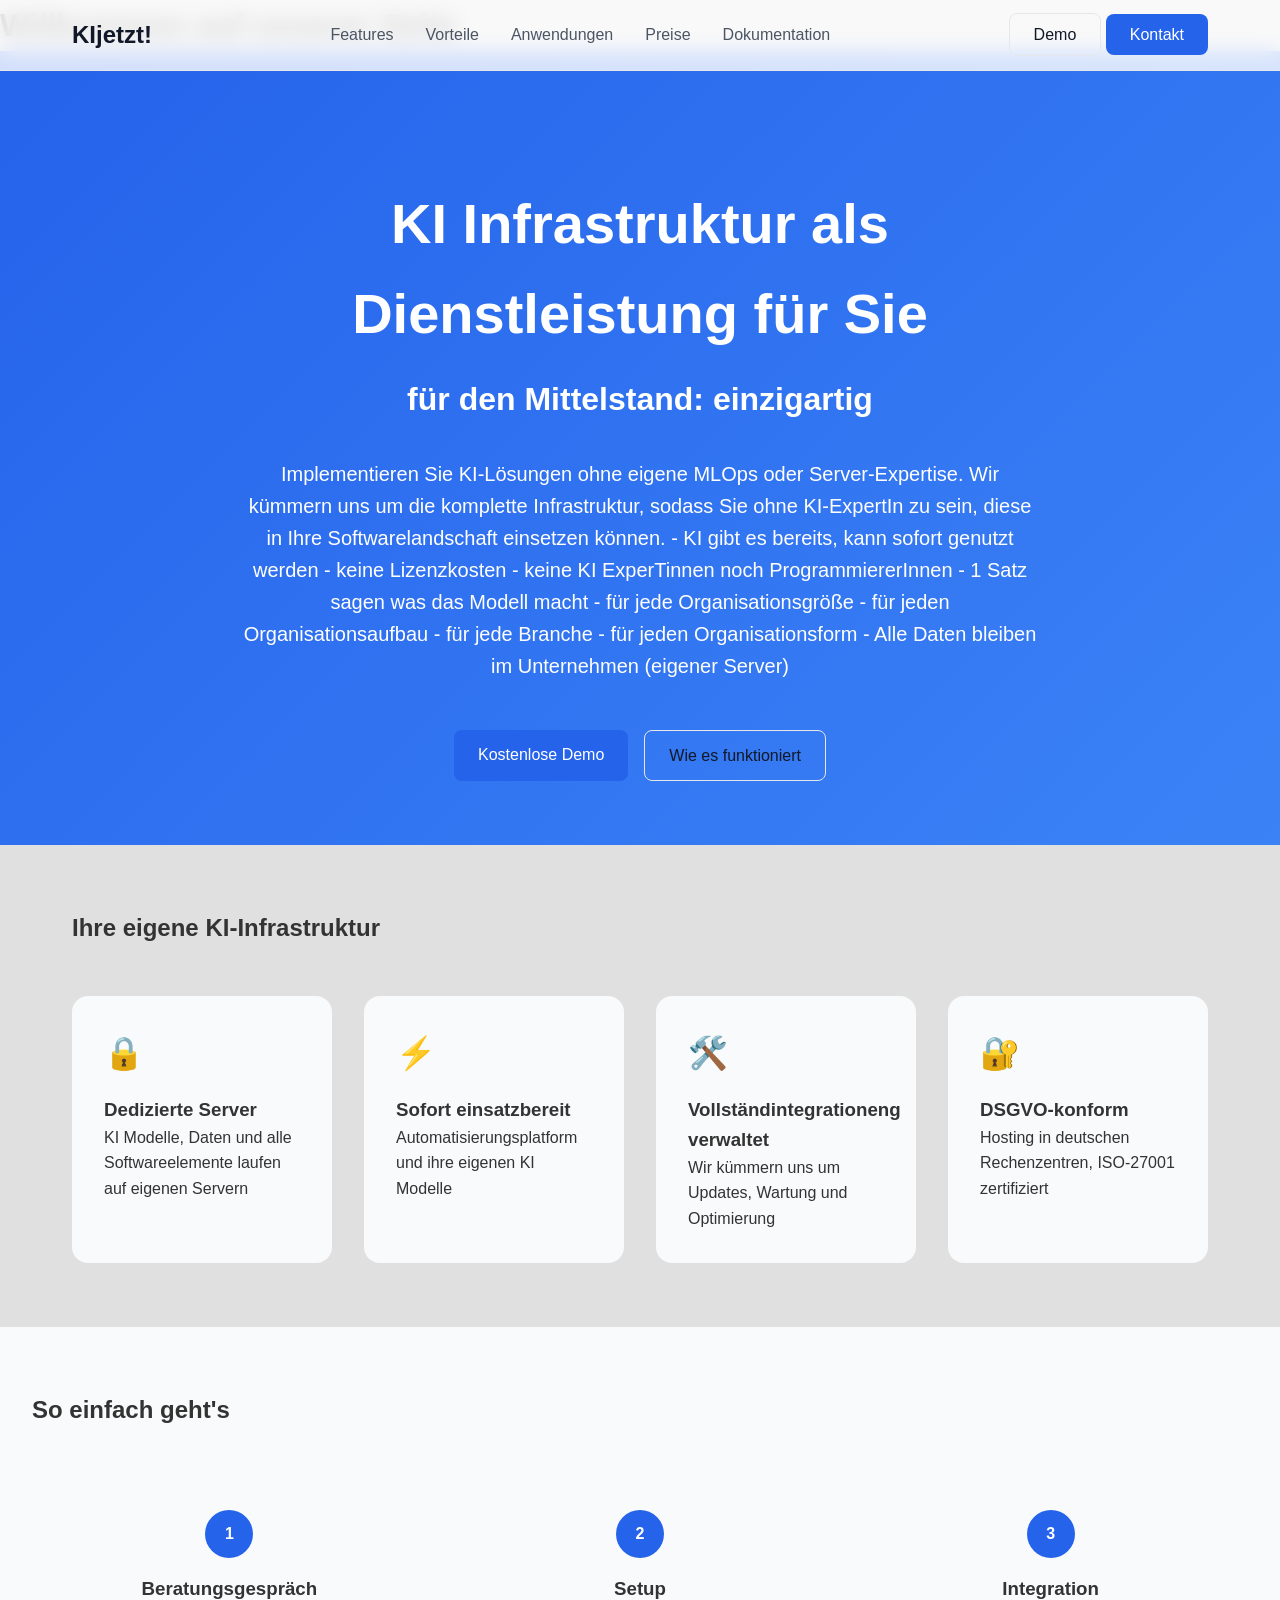
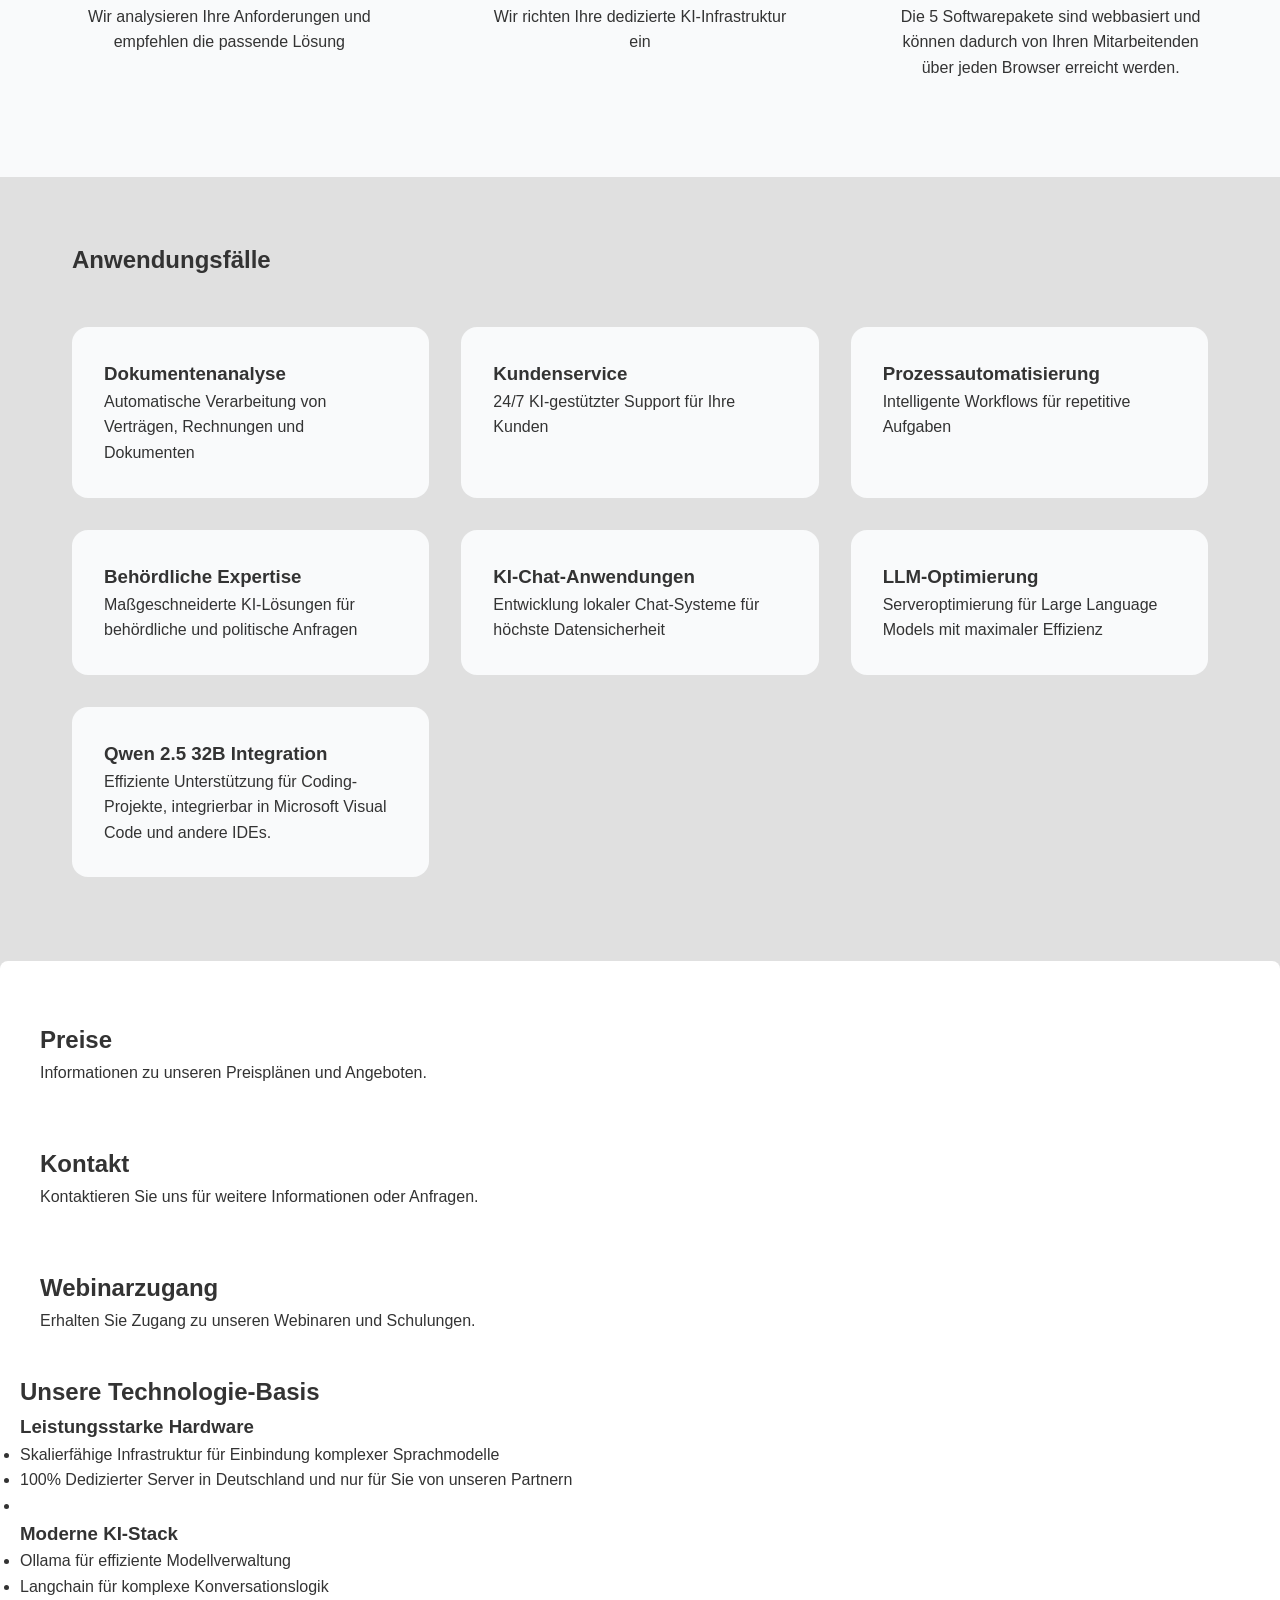
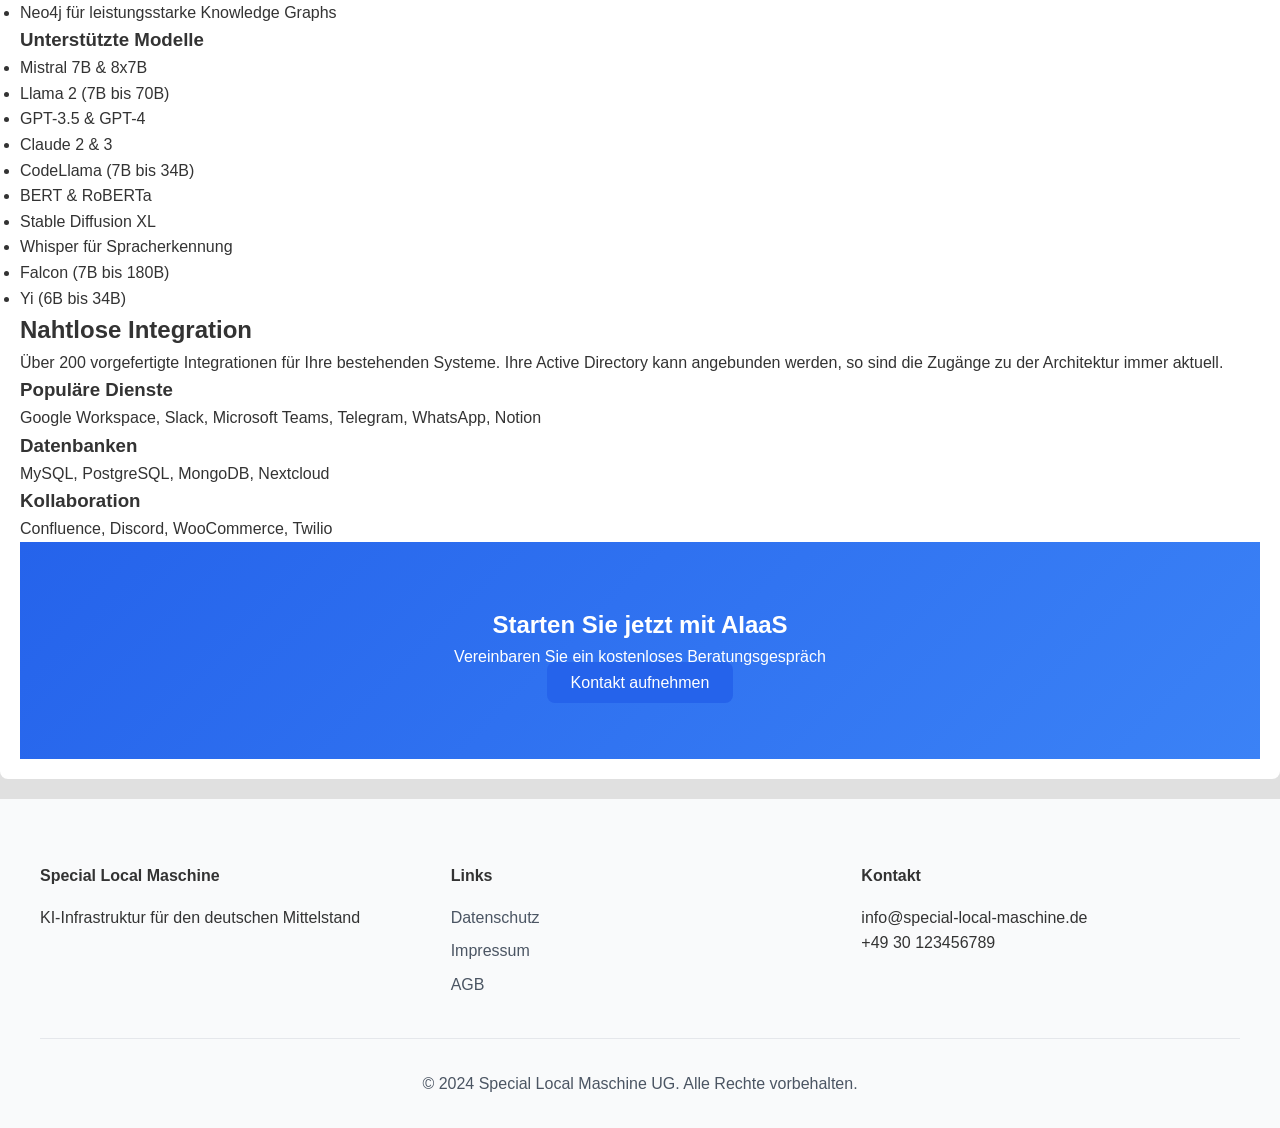
==== index.html @ 7abcc42b "updates" ====
<html lang="de"><head>
    <meta charset="UTF-8">
    <meta name="viewport" content="width=device-width, initial-scale=1.0">
    <title>AIaaS für den deutschen Mittelstand</title>
    <link rel="stylesheet" href="styles.css">
</head>
<body cz-shortcut-listen="true">
    <header>
        <h1>Willkommen auf unserer Seite</h1>
    </header>
    <nav class="navbar">
        <div class="nav-container">
            <div class="logo">
                <a href="/">KIjetzt!</a>
            </div>
            <div class="nav-links">
                <a href="#features">Features</a>
                <a href="#benefits">Vorteile</a>
                <a href="#use-cases">Anwendungen</a>
                <a href="#pricing">Preise</a>
                <a href="https://docs.special-local-maschine.de" target="_blank">Dokumentation</a>
            </div>
            <div class="nav-buttons">
                <a href="/demo" class="btn btn-outline">Demo</a>
                <a href="/contact" class="btn btn-primary">Kontakt</a>
            </div>
        </div>
    </nav>

    <main>
        <section class="hero">
            <div class="hero-content">
                <h1>KI Infrastruktur als Dienstleistung für Sie</h1>
                <h2>für den Mittelstand: einzigartig</h2>
                <p class="hero-subtitle">
                    Implementieren Sie KI-Lösungen ohne eigene MLOps oder Server-Expertise. 
                    Wir kümmern uns um die komplette Infrastruktur, sodass Sie ohne KI-ExpertIn zu sein, diese in Ihre Softwarelandschaft einsetzen können.    - KI gibt es bereits, kann sofort genutzt werden - keine Lizenzkosten - keine KI ExperTinnen noch ProgrammiererInnen - 1 Satz sagen was das Modell macht - für jede Organisationsgröße - für jeden Organisationsaufbau - für jede Branche - für jeden Organisationsform - Alle Daten bleiben im Unternehmen (eigener Server)
                </p>
                <div class="hero-buttons">
                    <a href="/demo" class="btn btn-primary">Kostenlose Demo</a>
                    <a href="#how-it-works" class="btn btn-outline">Wie es funktioniert</a>
                </div>
            </div>
        </section>

        <section id="features" class="features">
            <h2>Ihre eigene KI-Infrastruktur</h2>
            <div class="feature-grid">
                <div class="feature-card">
                    <div class="feature-icon">🔒</div>
                    <h3>Dedizierte Server</h3>
                    <p>KI Modelle, Daten und alle Softwareelemente laufen auf eigenen Servern</p>
                </div>
                <div class="feature-card">
                    <div class="feature-icon">⚡</div>
                    <h3>Sofort einsatzbereit</h3>
                    <p>Automatisierungsplatform und ihre eigenen KI Modelle</p>
                </div>
                <div class="feature-card">
                    <div class="feature-icon">🛠️</div>
                    <h3>Vollständintegrationeng verwaltet</h3>
                    <p>Wir kümmern uns um Updates, Wartung und Optimierung</p>
                </div>
                <div class="feature-card">
                    <div class="feature-icon">🔐</div>
                    <h3>DSGVO-konform</h3>
                    <p>Hosting in deutschen Rechenzentren, ISO-27001 zertifiziert</p>
                </div>
            </div>
        </section>

        <section id="how-it-works" class="how-it-works">
            <h2>So einfach geht's</h2>
            <div class="steps">
                <div class="step">
                    <div class="step-number">1</div>
                    <h3>Beratungsgespräch</h3>
                    <p>Wir analysieren Ihre Anforderungen und empfehlen die passende Lösung</p>
                </div>
                <div class="step">
                    <div class="step-number">2</div>
                    <h3>Setup</h3>
                    <p>Wir richten Ihre dedizierte KI-Infrastruktur ein</p>
                </div>
                <div class="step">
                    <div class="step-number">3</div>
                    <h3>Integration</h3>
                    <p>Die 5 Softwarepakete sind webbasiert und können dadurch von Ihren Mitarbeitenden über jeden Browser erreicht werden.</p>
                </div>
            </div>
        </section>

        <section id="use-cases" class="use-cases">
            <h2>Anwendungsfälle</h2>
            <div class="use-case-grid">
                <div class="use-case-card">
                    <h3>Dokumentenanalyse</h3>
                    <p>Automatische Verarbeitung von Verträgen, Rechnungen und Dokumenten</p>
                </div>
                <div class="use-case-card">
                    <h3>Kundenservice</h3>
                    <p>24/7 KI-gestützter Support für Ihre Kunden</p>
                </div>
                <div class="use-case-card">
                    <h3>Prozessautomatisierung</h3>
                    <p>Intelligente Workflows für repetitive Aufgaben</p>
                </div>
                <div class="use-case-card">
                    <h3>Behördliche Expertise</h3>
                    <p>Maßgeschneiderte KI-Lösungen für behördliche und politische Anfragen</p>
                </div>
                <div class="use-case-card">
                    <h3>KI-Chat-Anwendungen</h3>
                    <p>Entwicklung lokaler Chat-Systeme für höchste Datensicherheit</p>
                </div>
                <div class="use-case-card">
                    <h3>LLM-Optimierung</h3>
                    <p>Serveroptimierung für Large Language Models mit maximaler Effizienz</p>
                </div>
                <div class="use-case-card">
                    <h3>Qwen 2.5 32B Integration</h3>
                    <p>Effiziente Unterstützung für Coding-Projekte, integrierbar in Microsoft Visual Code und andere IDEs.</p>
                </div>
            </div>
        </section>

        <section id="special-local-machine" class="section">      
        <section id="pricing" class="section">
            <h2>Preise</h2>
            <p>Informationen zu unseren Preisplänen und Angeboten.</p>
        </section>     
        <section id="contact" class="section">
            <h2>Kontakt</h2>
            <p>Kontaktieren Sie uns für weitere Informationen oder Anfragen.</p>
        </section>
        
        <section id="webinar-access" class="section">
            <h2>Webinarzugang</h2>
            <p>Erhalten Sie Zugang zu unseren Webinaren und Schulungen.</p>
        </section>

        <section class="technology">
            <h2>Unsere Technologie-Basis</h2>
            <div class="tech-highlights">
                <div class="tech-card">
                    <h3>Leistungsstarke Hardware</h3>
                    <ul>
                        <li>Skalierfähige Infrastruktur für Einbindung komplexer Sprachmodelle</li>
                        <li>100% Dedizierter Server in Deutschland und nur für Sie von unseren Partnern</li>
                        <li></li>
                    </ul>
                </div>
                <div class="tech-card">
                    <h3>Moderne KI-Stack</h3>
                    <ul>
                        <li>Ollama für effiziente Modellverwaltung</li>
                        <li>Langchain für komplexe Konversationslogik</li>
                        <li>Neo4j für leistungsstarke Knowledge Graphs</li>
                    </ul>
                </div>
                <div class="tech-card">
                    <h3>Unterstützte Modelle</h3>
                    <ul>
                        <li>Mistral 7B &amp; 8x7B</li>
                        <li>Llama 2 (7B bis 70B)</li>
                        <li>GPT-3.5 &amp; GPT-4</li>
                        <li>Claude 2 &amp; 3</li>
                        <li>CodeLlama (7B bis 34B)</li>
                        <li>BERT &amp; RoBERTa</li>
                        <li>Stable Diffusion XL</li>
                        <li>Whisper für Spracherkennung</li>
                        <li>Falcon (7B bis 180B)</li>
                        <li>Yi (6B bis 34B)</li>
                    </ul>
                </div>
            </div>
        </section>

        <section class="integrations">
            <h2>Nahtlose Integration</h2>
            <p>Über 200 vorgefertigte Integrationen für Ihre bestehenden Systeme. Ihre Active Directory kann angebunden werden, so sind die Zugänge zu der Architektur immer aktuell.</p>
            <div class="integration-highlights">
                <div class="integration-category">
                    <h3>Populäre Dienste</h3>
                    <p>Google Workspace, Slack, Microsoft Teams, Telegram, WhatsApp, Notion</p>
                </div>
                <div class="integration-category">
                    <h3>Datenbanken</h3>
                    <p>MySQL, PostgreSQL, MongoDB, Nextcloud</p>
                </div>
                <div class="integration-category">
                    <h3>Kollaboration</h3>
                    <p>Confluence, Discord, WooCommerce, Twilio</p>
                </div>
            </div>
        </section>

        <section class="cta">
            <h2>Starten Sie jetzt mit AIaaS</h2>
            <p>Vereinbaren Sie ein kostenloses Beratungsgespräch</p>
            <a href="/contact" class="btn btn-primary">Kontakt aufnehmen</a>
        </section>
    </section></main>

    <footer>
        <div class="footer-content">
            <div class="footer-section">
                <h4>Special Local Maschine</h4>
                <p>KI-Infrastruktur für den deutschen Mittelstand</p>
            </div>
            <div class="footer-section">
                <h4>Links</h4>
                <a href="/privacy">Datenschutz</a>
                <a href="/imprint">Impressum</a>
                <a href="/terms">AGB</a>
            </div>
            <div class="footer-section">
                <h4>Kontakt</h4>
                <p>info@special-local-maschine.de</p>
                <p>+49 30 123456789</p>
            </div>
        </div>
        <div class="footer-bottom">
            <p>© 2024 Special Local Maschine UG. Alle Rechte vorbehalten.</p>
        </div>
    </footer>

 <div id="speechify-global-notifications"></div><div id="speechify-screenshot-mode" style="position: fixed; top: 0px; right: 0px; width: 100%; min-height: 100%; z-index: 2147483640; display: none !important;"></div><div id="speechify-settings-modal" style="position: absolute; bottom: 0px; right: 0px;"></div></body></html>
---- styles.css ----
:root {
    --primary-color: #2563eb;
    --primary-hover: #1d4ed8;
    --background: #ffffff;
    --text-primary: #111827;
    --text-secondary: #4b5563;
    --border-color: #e5e7eb;
    --card-background: #f9fafb;
    --gradient-start: #2563eb;
    --gradient-end: #3b82f6;
}

* {
    margin: 0;
    padding: 0;
    box-sizing: border-box;
    font-family: 'Inter', -apple-system, BlinkMacSystemFont, sans-serif;
}

body {
    background-color: #e0e0e0;
    color: #333;
    font-family: Arial, sans-serif;
    margin: 0;
    padding: 0;
    line-height: 1.6;
}

/* Navigation */
.navbar {
    position: fixed;
    top: 0;
    width: 100%;
    background: rgba(255, 255, 255, 0.8);
    backdrop-filter: blur(10px);
    border-bottom: 1px solid var(--border-color);
    z-index: 1000;
}

.nav-container {
    max-width: 1200px;
    margin: 0 auto;
    padding: 1rem 2rem;
    display: flex;
    justify-content: space-between;
    align-items: center;
}

.logo a {
    font-size: 1.5rem;
    font-weight: 700;
    color: var(--text-primary);
    text-decoration: none;
}

.nav-links {
    display: flex;
    gap: 2rem;
}

.nav-links a {
    color: var(--text-secondary);
    text-decoration: none;
    font-weight: 500;
    transition: color 0.2s;
}

.nav-links a:hover {
    color: var(--primary-color);
}

/* Buttons */
.btn {
    padding: 0.75rem 1.5rem;
    border-radius: 0.5rem;
    font-weight: 500;
    text-decoration: none;
    transition: all 0.2s;
}

.btn-primary {
    background: var(--primary-color);
    color: white;
}

.btn-primary:hover {
    background: var(--primary-hover);
}

.btn-outline {
    border: 1px solid var(--border-color);
    color: var(--text-primary);
}

.btn-outline:hover {
    background: var(--card-background);
}

/* Hero Section */
.hero {
    padding: 8rem 2rem 4rem;
    text-align: center;
    background: linear-gradient(135deg, var(--gradient-start) 0%, var(--gradient-end) 100%);
    color: white;
}

.hero-content {
    max-width: 800px;
    margin: 0 auto;
}

.hero h1 {
    font-size: 3.5rem;
    font-weight: 800;
    margin-bottom: 1rem;
}

.hero h2 {
    font-size: 2rem;
    font-weight: 600;
    margin-bottom: 2rem;
}

.hero-subtitle {
    font-size: 1.25rem;
    margin-bottom: 3rem;
}

.hero-buttons {
    display: flex;
    gap: 1rem;
    justify-content: center;
}

/* Features Section */
.features {
    padding: 4rem 2rem;
    max-width: 1200px;
    margin: 0 auto;
}

.feature-grid {
    display: grid;
    grid-template-columns: repeat(auto-fit, minmax(250px, 1fr));
    gap: 2rem;
    margin-top: 3rem;
}

.feature-card {
    padding: 2rem;
    background: var(--card-background);
    border-radius: 1rem;
    transition: transform 0.2s;
}

.feature-card:hover {
    transform: translateY(-5px);
}

.feature-icon {
    font-size: 2rem;
    margin-bottom: 1rem;
}

/* How it Works Section */
.how-it-works {
    padding: 4rem 2rem;
    background: var(--card-background);
}

.steps {
    max-width: 1200px;
    margin: 3rem auto 0;
    display: grid;
    grid-template-columns: repeat(auto-fit, minmax(250px, 1fr));
    gap: 2rem;
}

.step {
    text-align: center;
    padding: 2rem;
}

.step-number {
    width: 3rem;
    height: 3rem;
    background: var(--primary-color);
    color: white;
    border-radius: 50%;
    display: flex;
    align-items: center;
    justify-content: center;
    margin: 0 auto 1rem;
    font-weight: 600;
}

/* Use Cases Section */
.use-cases {
    padding: 4rem 2rem;
    max-width: 1200px;
    margin: 0 auto;
}

.use-case-grid {
    display: grid;
    grid-template-columns: repeat(auto-fit, minmax(300px, 1fr));
    gap: 2rem;
    margin-top: 3rem;
}

.use-case-card {
    padding: 2rem;
    background: var(--card-background);
    border-radius: 1rem;
    transition: transform 0.2s;
}

.use-case-card:hover {
    transform: translateY(-5px);
}

/* CTA Section */
.cta {
    padding: 4rem 2rem;
    text-align: center;
    background: linear-gradient(135deg, var(--gradient-start) 0%, var(--gradient-end) 100%);
    color: white;
}

/* Footer */
footer {
    background: var(--card-background);
    padding: 4rem 2rem 2rem;
}

.footer-content {
    max-width: 1200px;
    margin: 0 auto;
    display: grid;
    grid-template-columns: repeat(auto-fit, minmax(200px, 1fr));
    gap: 2rem;
}

.footer-section h4 {
    margin-bottom: 1rem;
}

.footer-section a {
    display: block;
    color: var(--text-secondary);
    text-decoration: none;
    margin-bottom: 0.5rem;
}

.footer-bottom {
    max-width: 1200px;
    margin: 2rem auto 0;
    padding-top: 2rem;
    border-top: 1px solid var(--border-color);
    text-align: center;
    color: var(--text-secondary);
}

/* Responsive Design */
@media (max-width: 768px) {
    .nav-links {
        display: none;
    }
    
    .hero h1 {
        font-size: 2.5rem;
    }
    
    .hero h2 {
        font-size: 1.5rem;
    }
} 

.section {
    padding: 20px;
    margin: 20px 0;
    border-radius: 8px;
    background-color: #ffffff;
}
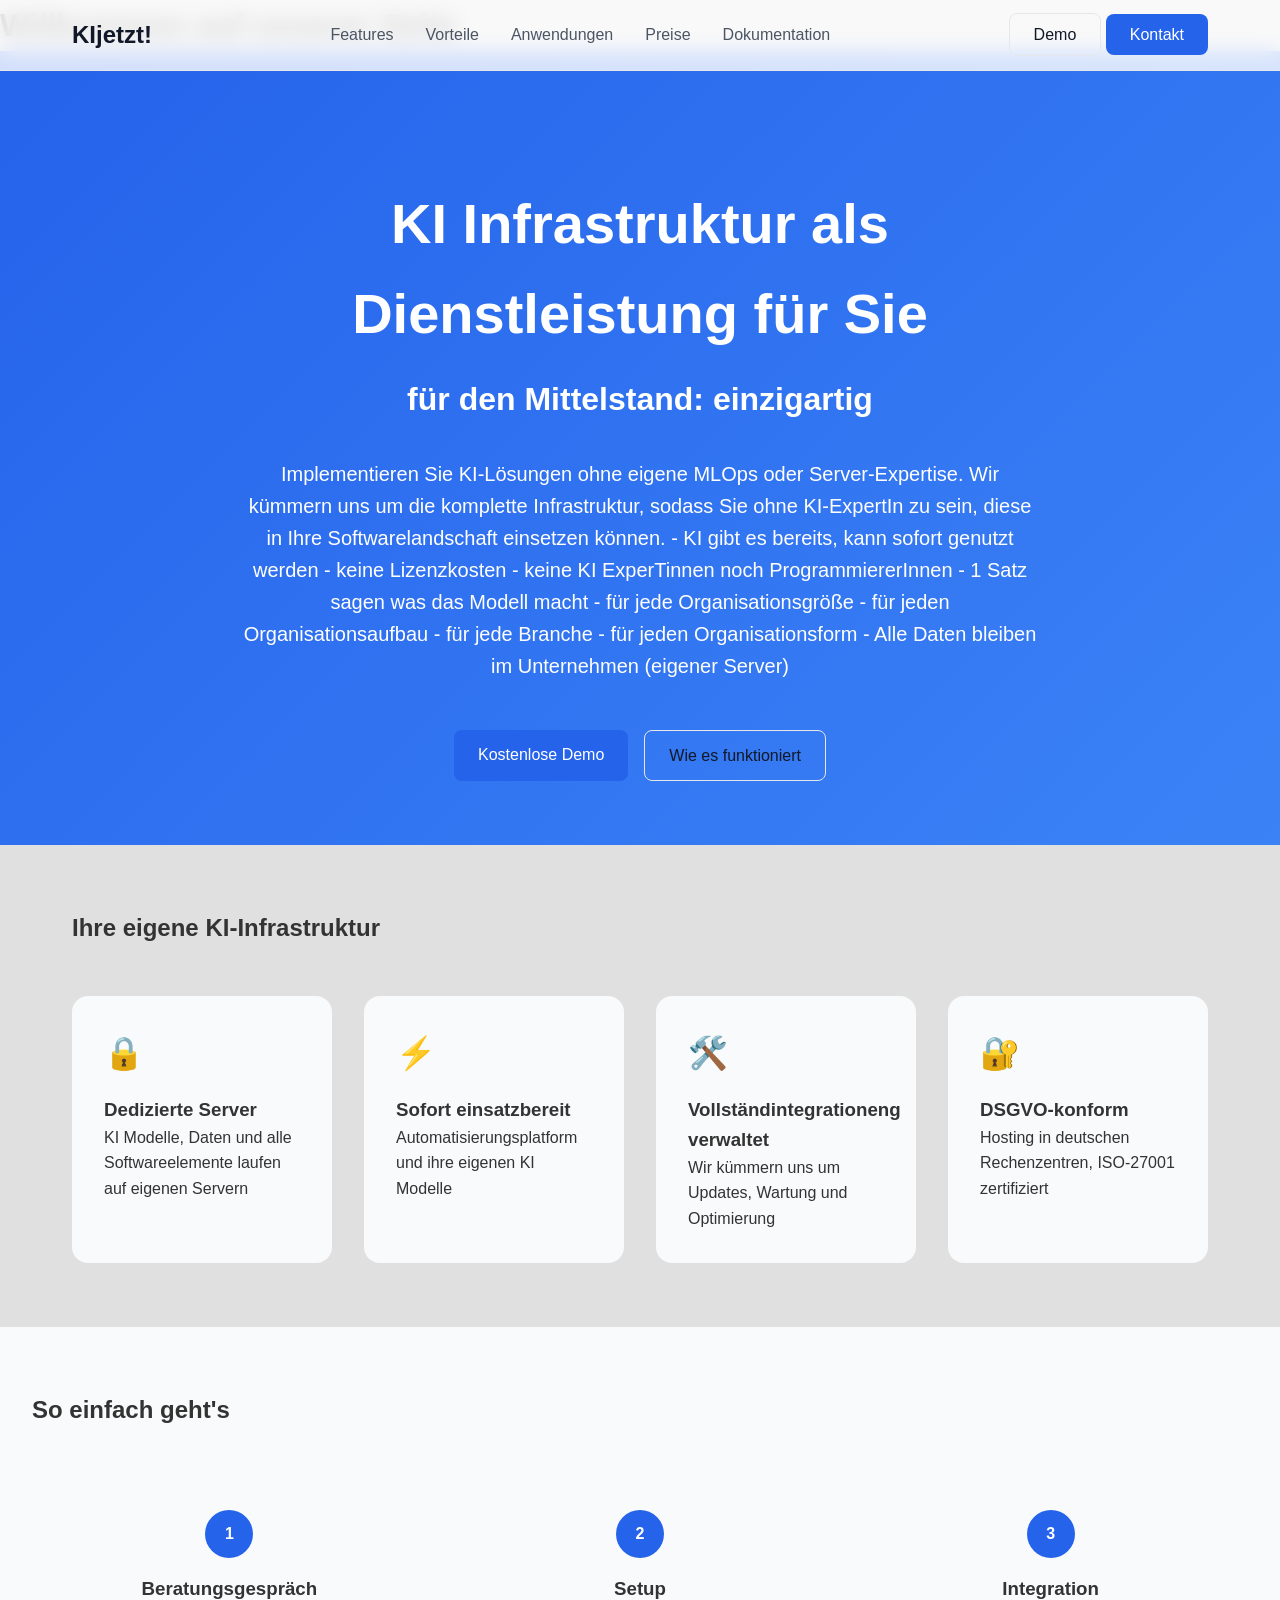
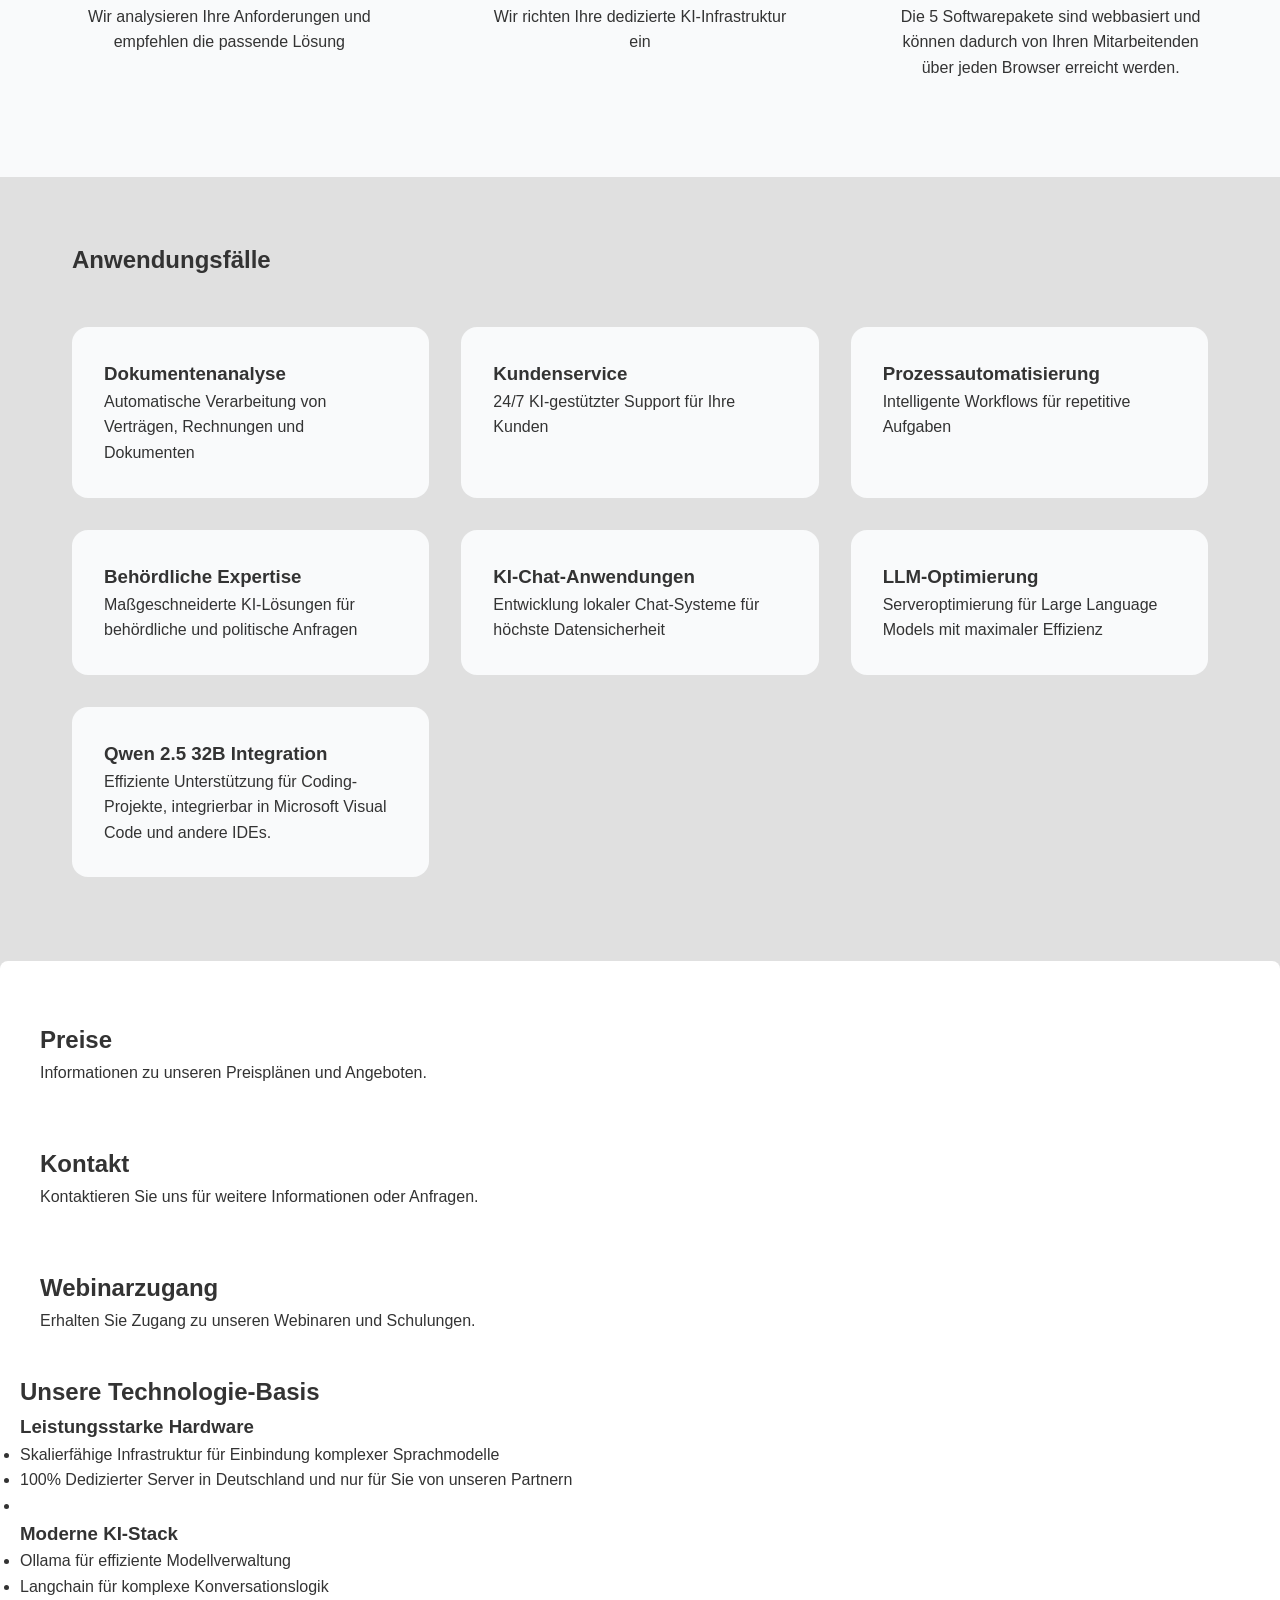
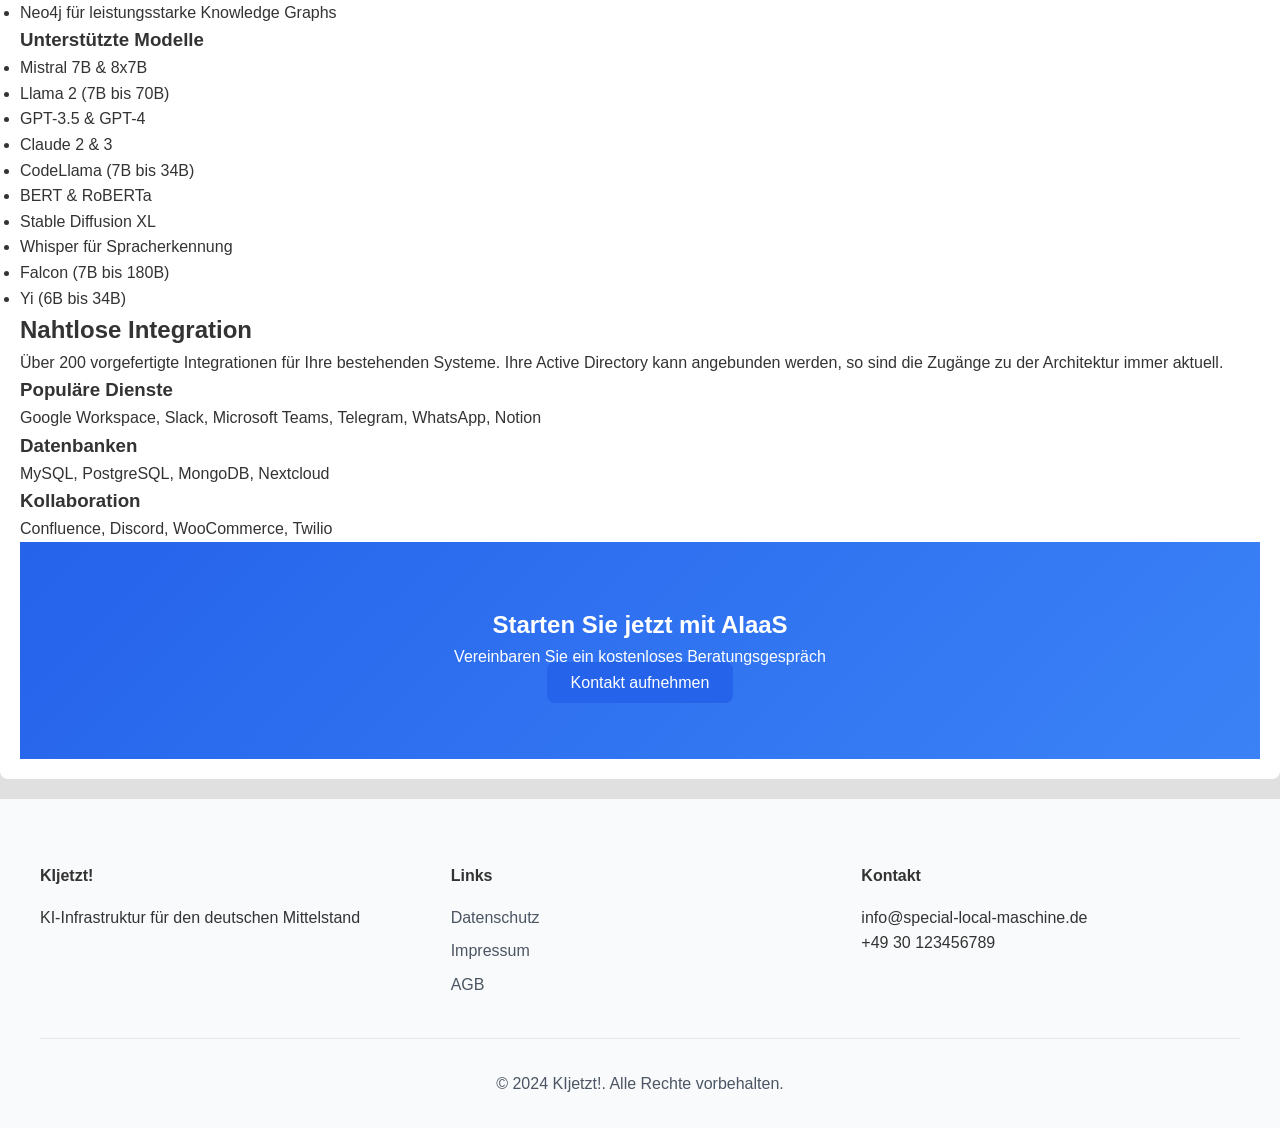
==== commit 1029dc80: "updates" ====
--- a/index.html
+++ b/index.html
@@ -205,7 +205,7 @@
     <footer>
         <div class="footer-content">
             <div class="footer-section">
-                <h4>Special Local Maschine</h4>
+                <h4>KIjetzt!</h4>
                 <p>KI-Infrastruktur für den deutschen Mittelstand</p>
             </div>
             <div class="footer-section">
@@ -221,7 +221,7 @@
             </div>
         </div>
         <div class="footer-bottom">
-            <p>© 2024 Special Local Maschine UG. Alle Rechte vorbehalten.</p>
+            <p>© 2024 KIjetzt!. Alle Rechte vorbehalten.</p>
         </div>
     </footer>
 
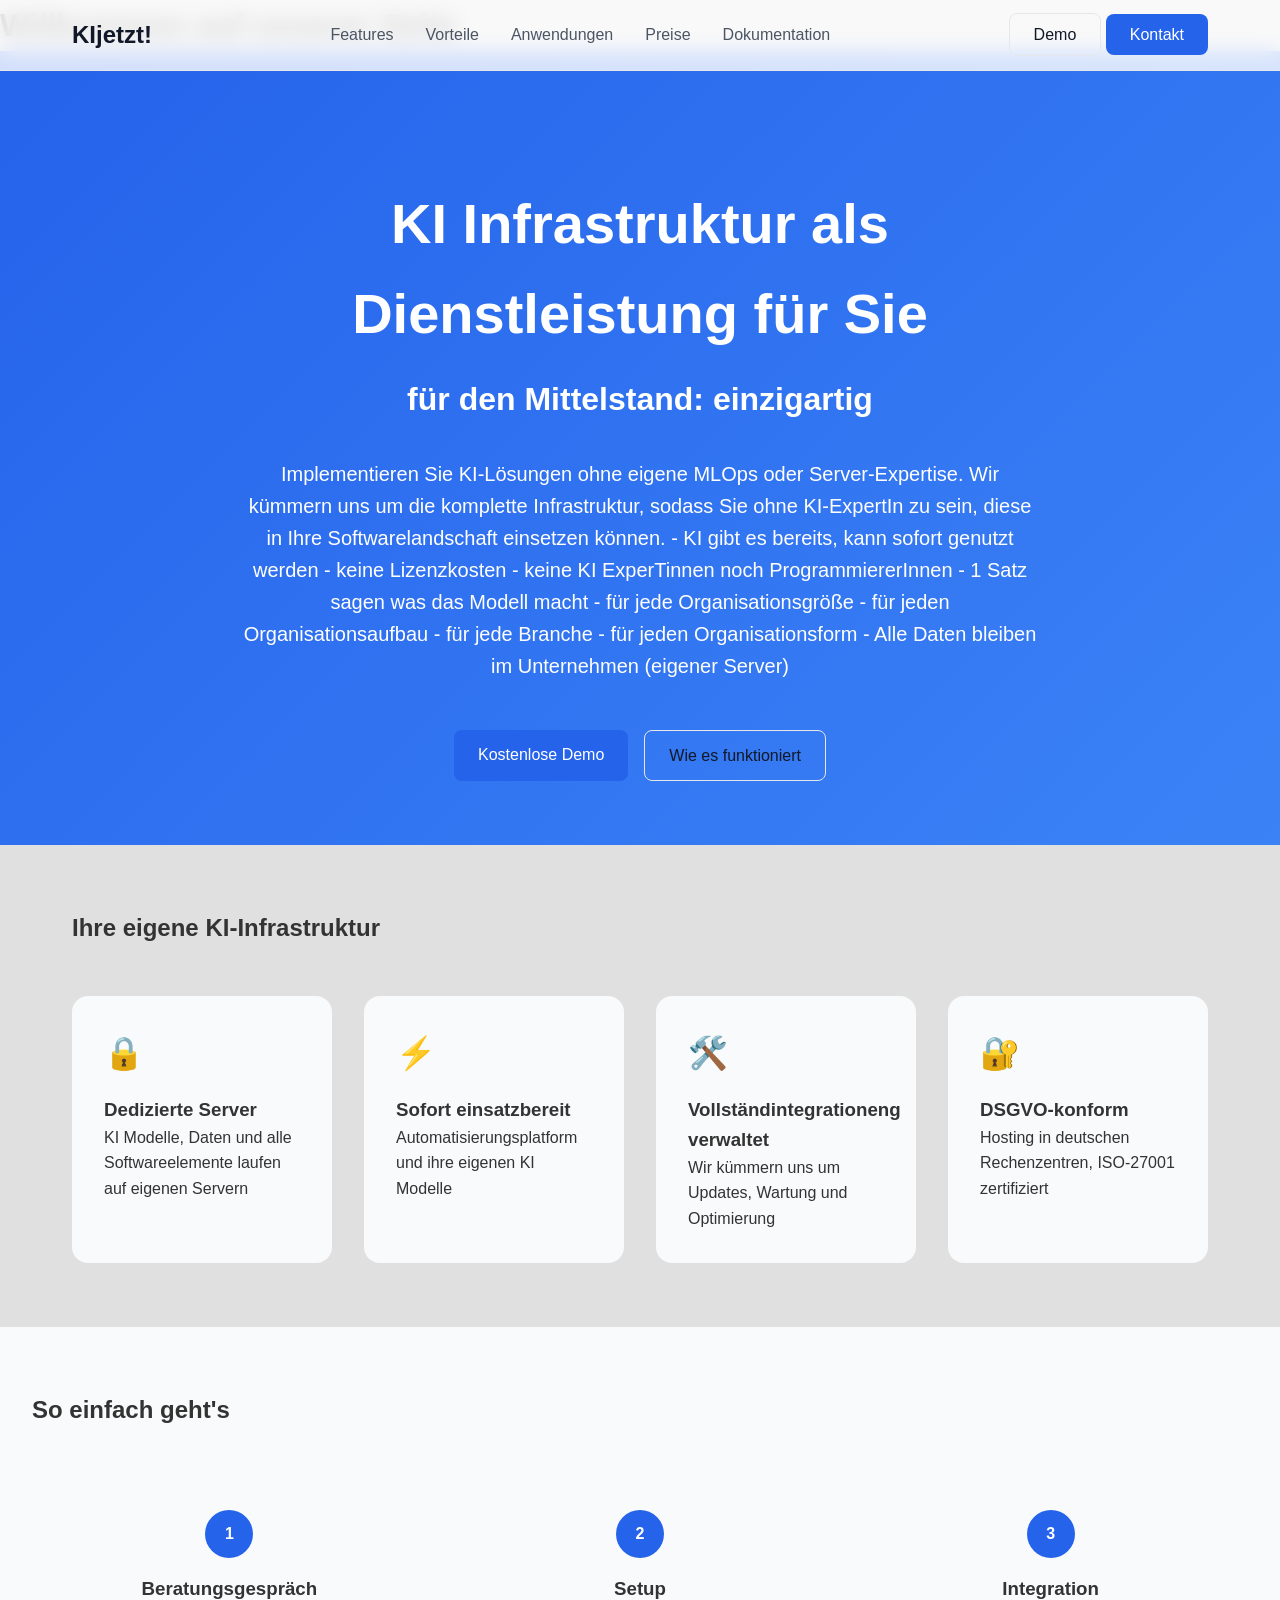
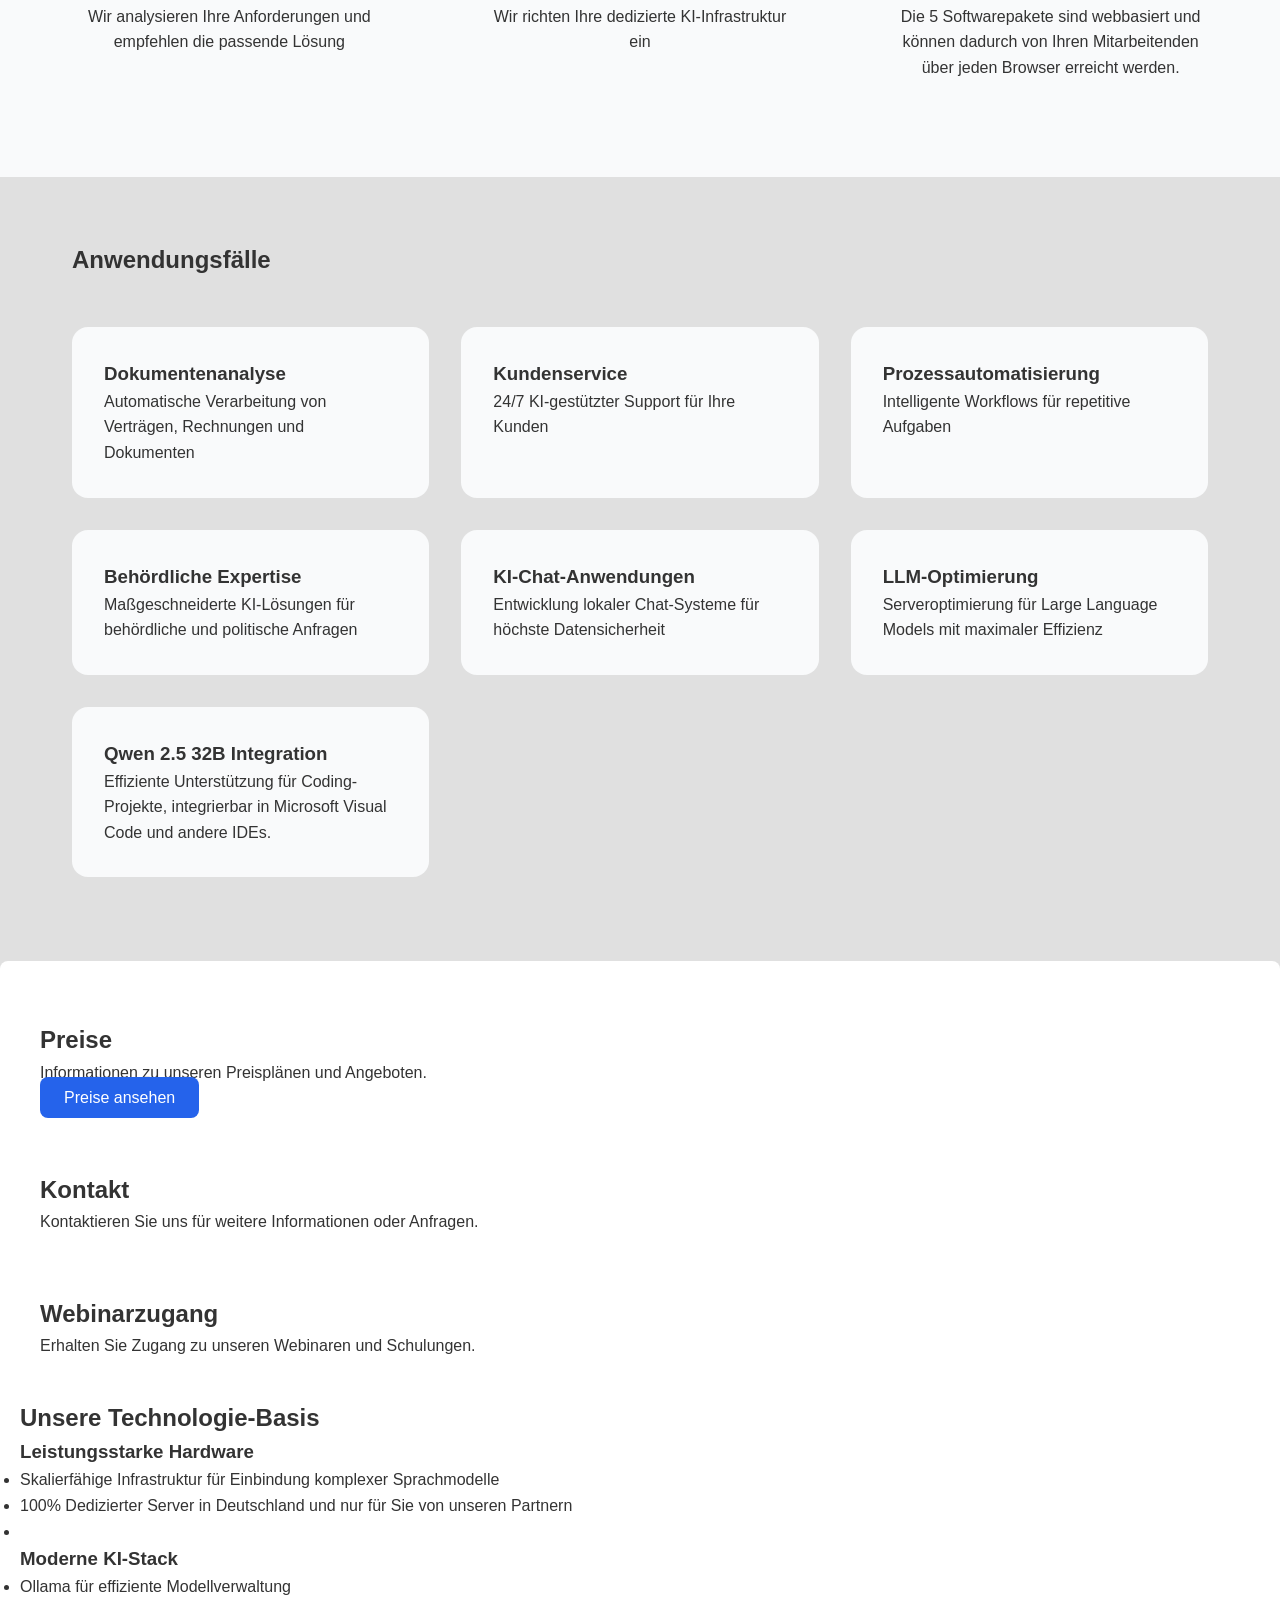
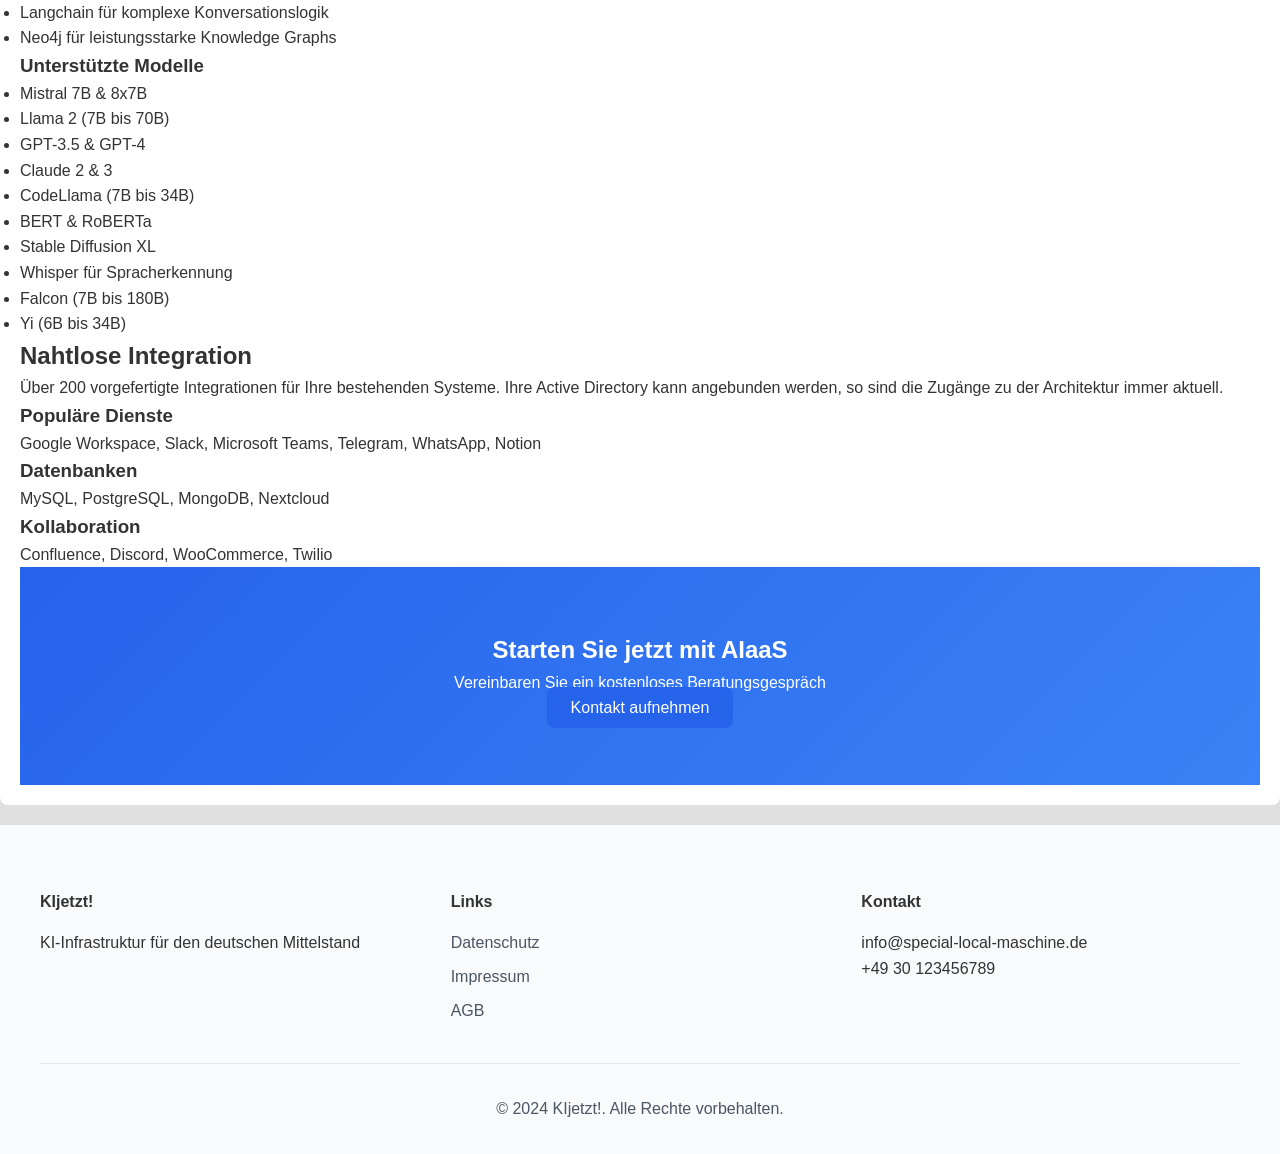
==== commit f6527153: "updates" ====
--- a/index.html
+++ b/index.html
@@ -17,7 +17,7 @@
                 <a href="#features">Features</a>
                 <a href="#benefits">Vorteile</a>
                 <a href="#use-cases">Anwendungen</a>
-                <a href="#pricing">Preise</a>
+                <a href="/pricing.html">Preise</a>
                 <a href="https://docs.special-local-maschine.de" target="_blank">Dokumentation</a>
             </div>
             <div class="nav-buttons">
@@ -128,6 +128,9 @@
         <section id="pricing" class="section">
             <h2>Preise</h2>
             <p>Informationen zu unseren Preisplänen und Angeboten.</p>
+            <div class="pricing-cta">
+                <a href="/pricing.html" class="btn btn-primary">Preise ansehen</a>
+            </div>
         </section>     
         <section id="contact" class="section">
             <h2>Kontakt</h2>
--- a/styles.css
+++ b/styles.css
@@ -281,4 +281,92 @@
     margin: 20px 0;
     border-radius: 8px;
     background-color: #ffffff;
-} +} 
+
+.pricing-container {
+    max-width: 1200px;
+    margin: 0 auto;
+    padding: 4rem 2rem;
+}
+
+.pricing-header {
+    text-align: center;
+    margin-bottom: 3rem;
+}
+
+.pricing-toggle {
+    display: flex;
+    justify-content: center;
+    gap: 1rem;
+    margin-bottom: 3rem;
+}
+
+.toggle-btn {
+    padding: 0.5rem 1rem;
+    border: 1px solid var(--border-color);
+    border-radius: 0.5rem;
+    background: none;
+    cursor: pointer;
+}
+
+.toggle-btn.active {
+    background: var(--primary-color);
+    color: white;
+}
+
+.pricing-grid {
+    display: grid;
+    grid-template-columns: repeat(auto-fit, minmax(300px, 1fr));
+    gap: 2rem;
+    margin-bottom: 3rem;
+}
+
+.pricing-card {
+    padding: 2rem;
+    border: 1px solid var(--border-color);
+    border-radius: 1rem;
+    background: white;
+}
+
+.pricing-card.featured {
+    border: 2px solid var(--primary-color);
+    box-shadow: 0 4px 6px rgba(37, 99, 235, 0.1);
+}
+
+.plan-description {
+    color: var(--text-secondary);
+    margin: 1rem 0;
+}
+
+.price {
+    margin: 2rem 0;
+}
+
+.amount {
+    font-size: 2.5rem;
+    font-weight: 700;
+}
+
+.plan-features {
+    margin: 2rem 0;
+}
+
+.feature {
+    margin-bottom: 1rem;
+}
+
+.includes ul {
+    list-style: none;
+    margin: 1rem 0;
+}
+
+.includes li {
+    margin-bottom: 0.5rem;
+}
+
+.additional-options {
+    display: grid;
+    grid-template-columns: repeat(auto-fit, minmax(250px, 1fr));
+    gap: 2rem;
+    margin-top: 3rem;
+}
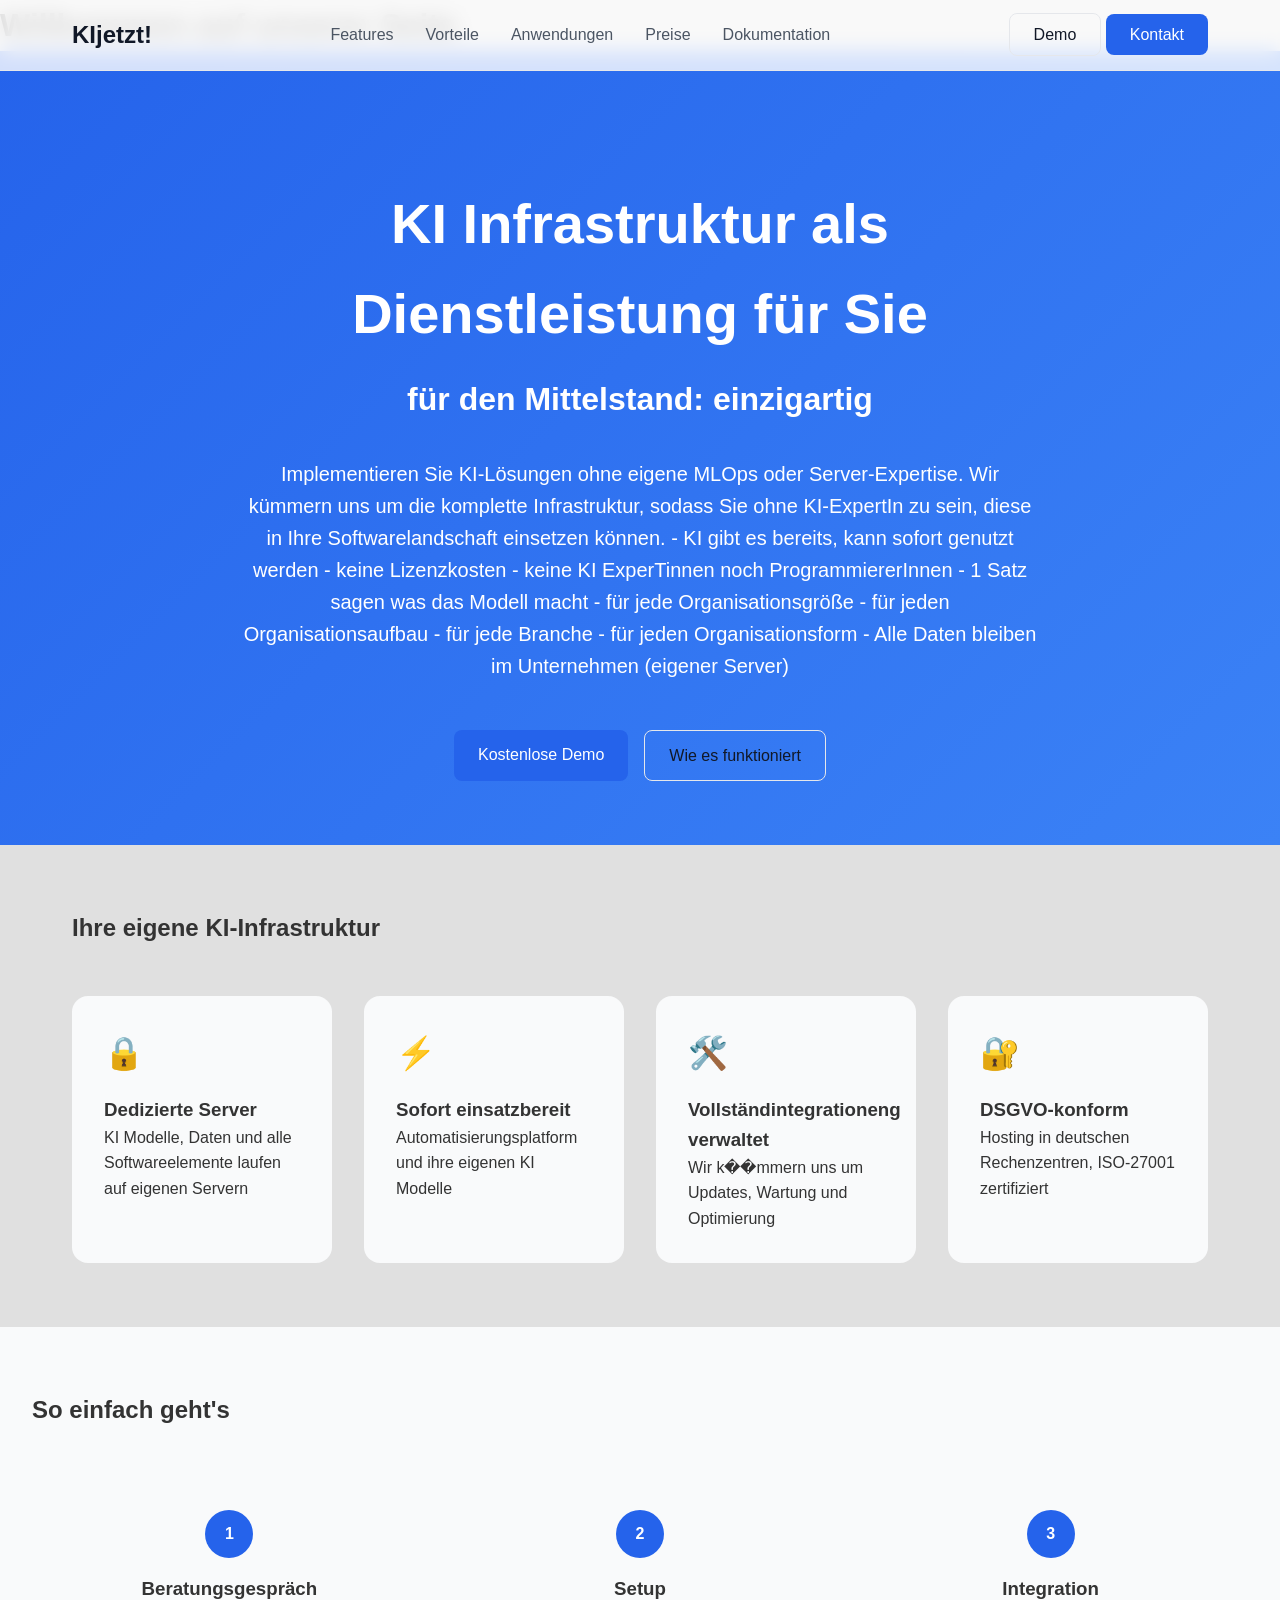
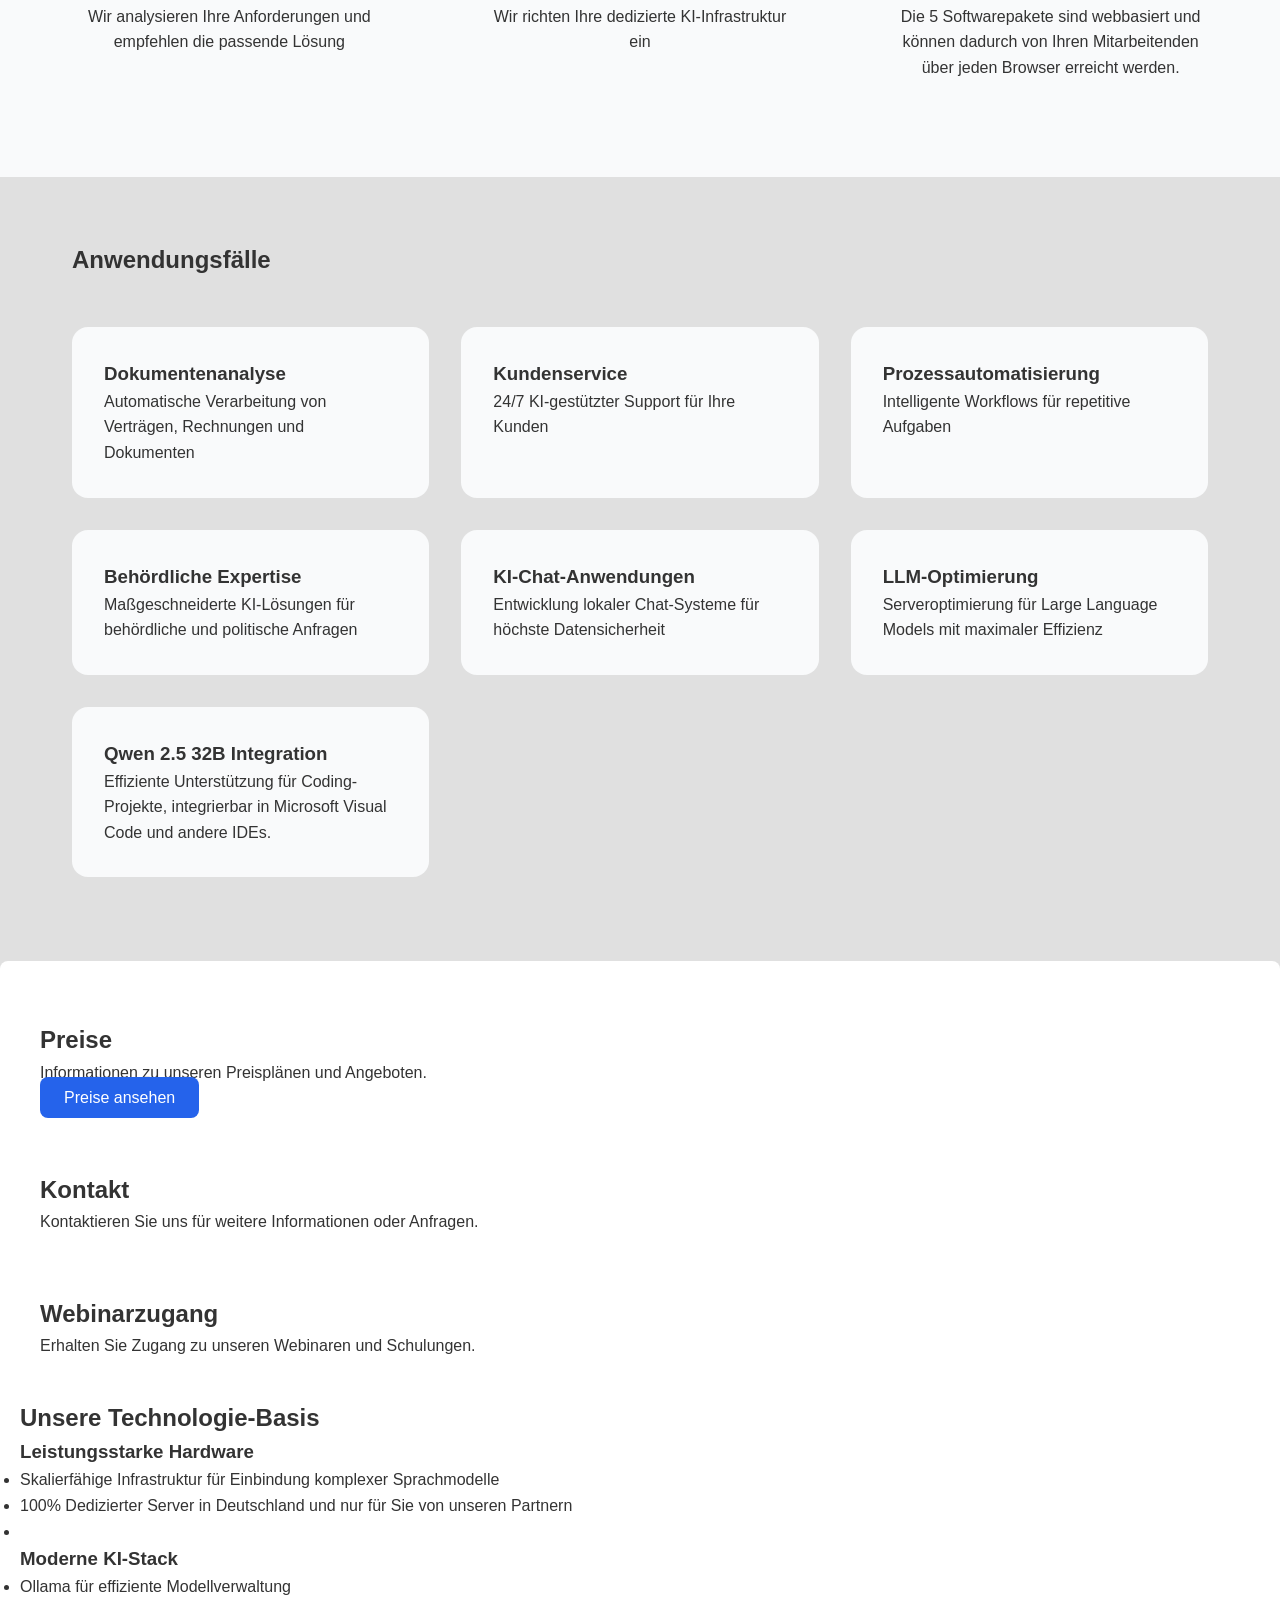
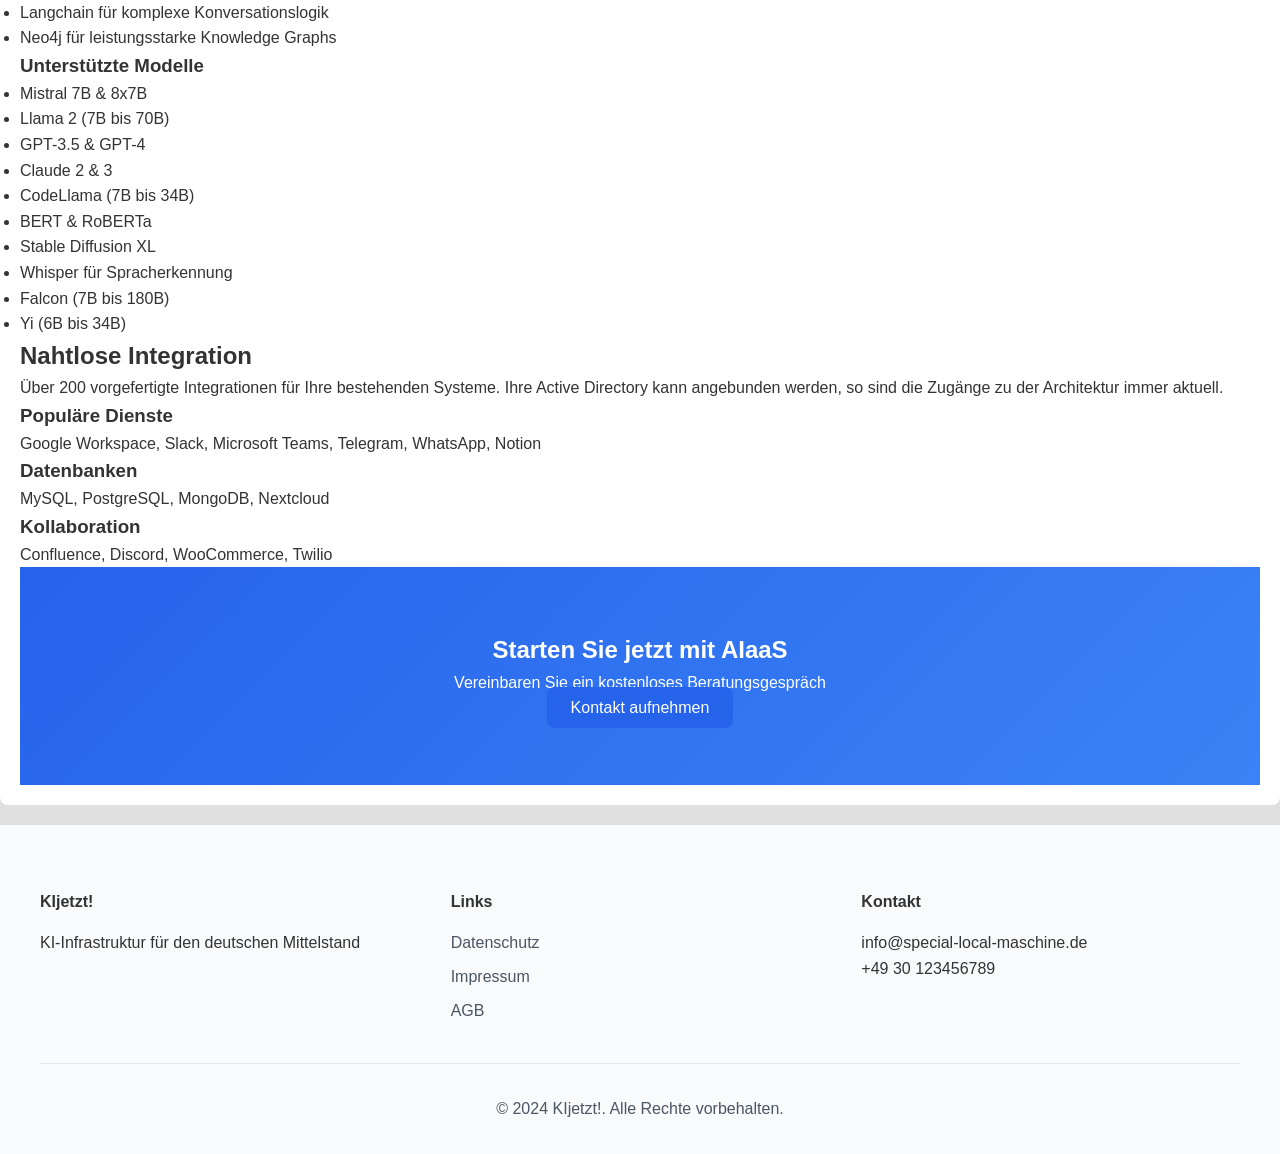
==== commit d00d1530: "updates" ====
--- a/index.html
+++ b/index.html
@@ -11,13 +11,13 @@
     <nav class="navbar">
         <div class="nav-container">
             <div class="logo">
-                <a href="/">KIjetzt!</a>
+                <a href="https://enving.github.io/localmaschine.github.io/index.html">KIjetzt!</a>
             </div>
             <div class="nav-links">
                 <a href="#features">Features</a>
                 <a href="#benefits">Vorteile</a>
                 <a href="#use-cases">Anwendungen</a>
-                <a href="/pricing.html">Preise</a>
+                <a href="./pricing.html">Preise</a>
                 <a href="https://docs.special-local-maschine.de" target="_blank">Dokumentation</a>
             </div>
             <div class="nav-buttons">
@@ -59,7 +59,7 @@
                 <div class="feature-card">
                     <div class="feature-icon">🛠️</div>
                     <h3>Vollständintegrationeng verwaltet</h3>
-                    <p>Wir kümmern uns um Updates, Wartung und Optimierung</p>
+                    <p>Wir k��mmern uns um Updates, Wartung und Optimierung</p>
                 </div>
                 <div class="feature-card">
                     <div class="feature-icon">🔐</div>
@@ -129,7 +129,7 @@
             <h2>Preise</h2>
             <p>Informationen zu unseren Preisplänen und Angeboten.</p>
             <div class="pricing-cta">
-                <a href="/pricing.html" class="btn btn-primary">Preise ansehen</a>
+                <a href="./pricing.html" class="btn btn-primary">Preise ansehen</a>
             </div>
         </section>     
         <section id="contact" class="section">
--- a/styles.css
+++ b/styles.css
@@ -326,6 +326,11 @@
     border: 1px solid var(--border-color);
     border-radius: 1rem;
     background: white;
+    transition: border-color 0.3s;
+}
+
+.pricing-card:hover {
+    border-color: var(--primary-color);
 }
 
 .pricing-card.featured {
@@ -369,4 +374,43 @@
     grid-template-columns: repeat(auto-fit, minmax(250px, 1fr));
     gap: 2rem;
     margin-top: 3rem;
+}
+
+.nonprofit-checkbox {
+    margin: 1rem 0;
+    display: flex;
+    align-items: center;
+    gap: 0.5rem;
+    padding: 0.5rem;
+    background: var(--card-background);
+    border-radius: 0.5rem;
+}
+
+.nonprofit-checkbox input[type="checkbox"] {
+    width: 1.2rem;
+    height: 1.2rem;
+    cursor: pointer;
+}
+
+.nonprofit-checkbox label {
+    color: var(--text-secondary);
+    font-size: 0.9rem;
+    cursor: pointer;
+}
+
+.original-price {
+    text-decoration: line-through;
+    color: var(--text-secondary);
+    font-size: 1rem;
+    margin-right: 0.5rem;
+}
+
+.nonprofit-badge {
+    display: inline-block;
+    background: var(--primary-color);
+    color: white;
+    padding: 0.2rem 0.5rem;
+    border-radius: 0.25rem;
+    font-size: 0.8rem;
+    margin-left: 0.5rem;
 }
